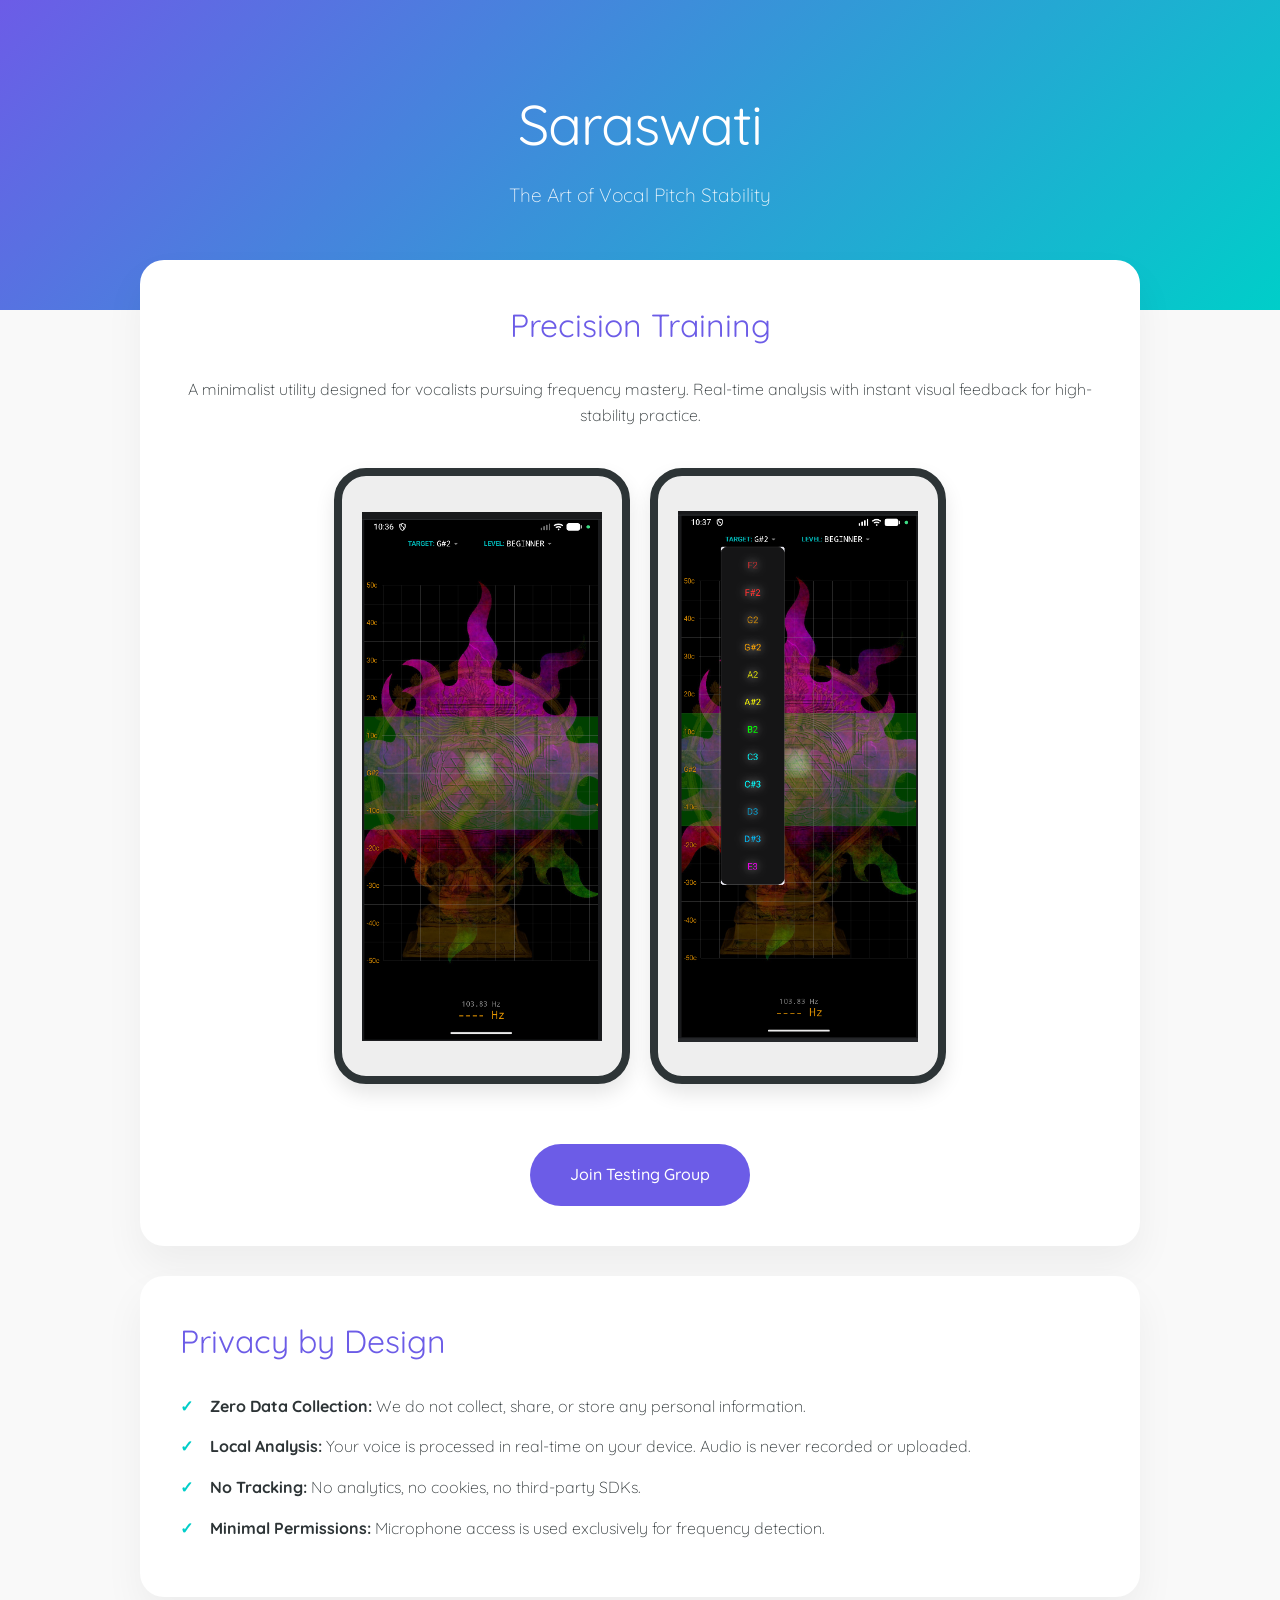
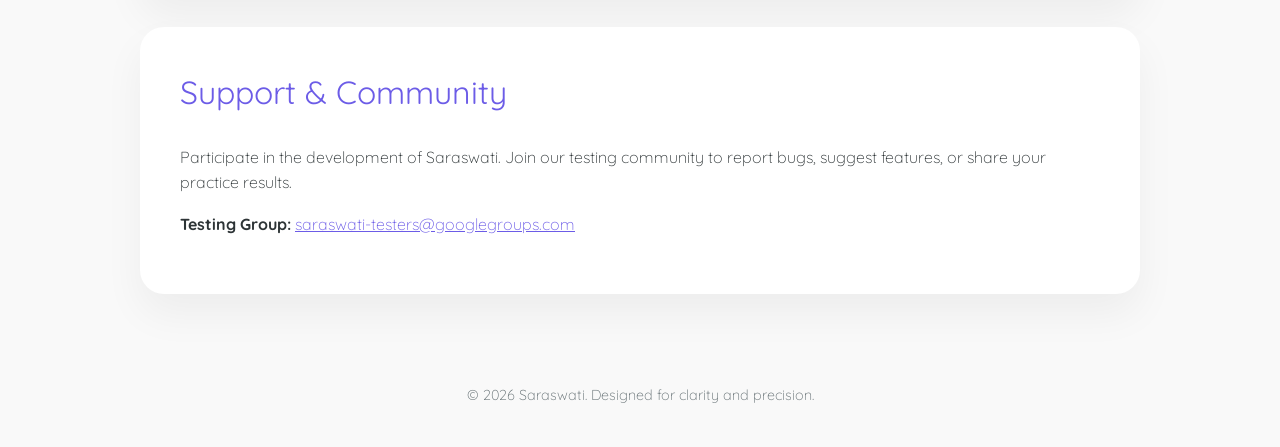
==== index.html @ c1f0f863 "Update index.html Removed reference to rainbow logic (Gemini)" ====
<!DOCTYPE html>
<html lang="en">
<head>
    <meta charset="UTF-8">
    <meta name="viewport" content="width=device-width, initial-scale=1.0">
    <title>Saraswati | Vocal Pitch Stability</title>
    <style>
        @import url('https://fonts.googleapis.com/css2?family=Quicksand:wght@300;400;500&display=swap');

        :root {
            --primary: #6c5ce7;
            --secondary: #a29bfe;
            --accent: #00cec9;
            --bg: #f9f9f9;
            --text: #2d3436;
        }

        body {
            font-family: 'Quicksand', 'Helvetica Neue', Arial, sans-serif;
            margin: 0;
            padding: 0;
            background-color: var(--bg);
            color: var(--text);
            font-weight: 300;
            line-height: 1.6;
        }

        header {
            padding: 80px 20px;
            text-align: center;
            background: linear-gradient(135deg, #6c5ce7 0%, #00cec9 100%);
            color: white;
        }

        h1 {
            font-size: 3.5rem;
            margin: 0;
            font-weight: 400;
            letter-spacing: -1px;
        }

        .tagline {
            font-size: 1.2rem;
            opacity: 0.9;
            margin-top: 10px;
        }

        .container {
            max-width: 1000px;
            margin: -50px auto 50px;
            padding: 0 20px;
        }

        .card {
            background: white;
            padding: 40px;
            border-radius: 24px;
            box-shadow: 0 20px 40px rgba(0,0,0,0.05);
            margin-bottom: 30px;
        }

        .screenshots {
            display: flex;
            gap: 20px;
            justify-content: center;
            flex-wrap: wrap;
            margin: 40px 0;
        }

        .phone-frame {
            width: 280px;
            border-radius: 32px;
            border: 8px solid #2d3436;
            overflow: hidden;
            background: #eee;
            box-shadow: 0 10px 20px rgba(0,0,0,0.1);
        }

        .phone-frame img {
            width: 100%;
            display: block;
        }

        .placeholder-img {
            height: 560px;
            display: flex;
            align-items: center;
            justify-content: center;
            color: #aaa;
            font-size: 0.9rem;
            text-align: center;
            padding: 20px;
        }

        .btn {
            display: inline-block;
            background: var(--primary);
            color: white;
            padding: 18px 40px;
            border-radius: 50px;
            text-decoration: none;
            font-weight: 500;
            transition: all 0.3s ease;
            margin-top: 20px;
        }

        .btn:hover {
            transform: translateY(-2px);
            box-shadow: 0 10px 20px rgba(108, 92, 231, 0.3);
        }

        h2 {
            font-weight: 400;
            color: var(--primary);
            font-size: 2rem;
            margin-top: 0;
        }

        .rainbow-logic {
            background: linear-gradient(to right, #ff7675, #fab1a0, #ffeaa7, #55efc4, #81ecec, #74b9ff, #a29bfe);
            padding: 2px;
            border-radius: 12px;
            margin: 20px 0;
        }

        .rainbow-inner {
            background: white;
            padding: 20px;
            border-radius: 10px;
        }

        footer {
            text-align: center;
            padding: 40px;
            font-size: 0.9rem;
            color: #636e72;
        }

        .privacy-list {
            list-style: none;
            padding: 0;
        }

        .privacy-list li {
            margin-bottom: 15px;
            padding-left: 30px;
            position: relative;
        }

        .privacy-list li::before {
            content: '✓';
            position: absolute;
            left: 0;
            color: var(--accent);
            font-weight: bold;
        }
    </style>
</head>
<body>

<header>
    <h1>Saraswati</h1>
    <p class="tagline">The Art of Vocal Pitch Stability</p>
</header>

<div class="container">
    <div class="card" style="text-align:center;">
        <h2>Precision Training</h2>
        <p>A minimalist utility designed for vocalists pursuing frequency mastery. Real-time analysis with instant visual feedback for high-stability practice.</p>
        
        <div class="screenshots">
            <div class="phone-frame">
                <div class="placeholder-img"><img src="Screenshot-1.png" alt="Saraswati Pitch Tracker Screenshot"></div>
            </div>
            <div class="phone-frame">
                <div class="placeholder-img"><img src="Screenshot-2.png" alt="Saraswati Pitch Tracker Screenshot"></div>
            </div>
        </div>

        <a href="https://groups.google.com/g/saraswati-testers" class="btn">Join Testing Group</a>
    </div>

    <div class="card">
        <h2>Privacy by Design</h2>
        <ul class="privacy-list">
            <li><strong>Zero Data Collection:</strong> We do not collect, share, or store any personal information.</li>
            <li><strong>Local Analysis:</strong> Your voice is processed in real-time on your device. Audio is never recorded or uploaded.</li>
            <li><strong>No Tracking:</strong> No analytics, no cookies, no third-party SDKs.</li>
            <li><strong>Minimal Permissions:</strong> Microphone access is used exclusively for frequency detection.</li>
        </ul>
    </div>

    <div class="card">
        <h2>Support & Community</h2>
        <p>Participate in the development of Saraswati. Join our testing community to report bugs, suggest features, or share your practice results.</p>
        <p><strong>Testing Group:</strong> <a href="https://groups.google.com/g/saraswati-testers" style="color: var(--primary);">saraswati-testers@googlegroups.com</a></p>
    </div>
</div>

<footer>
    &copy; 2026 Saraswati. Designed for clarity and precision.
</footer>

</body>
</html>
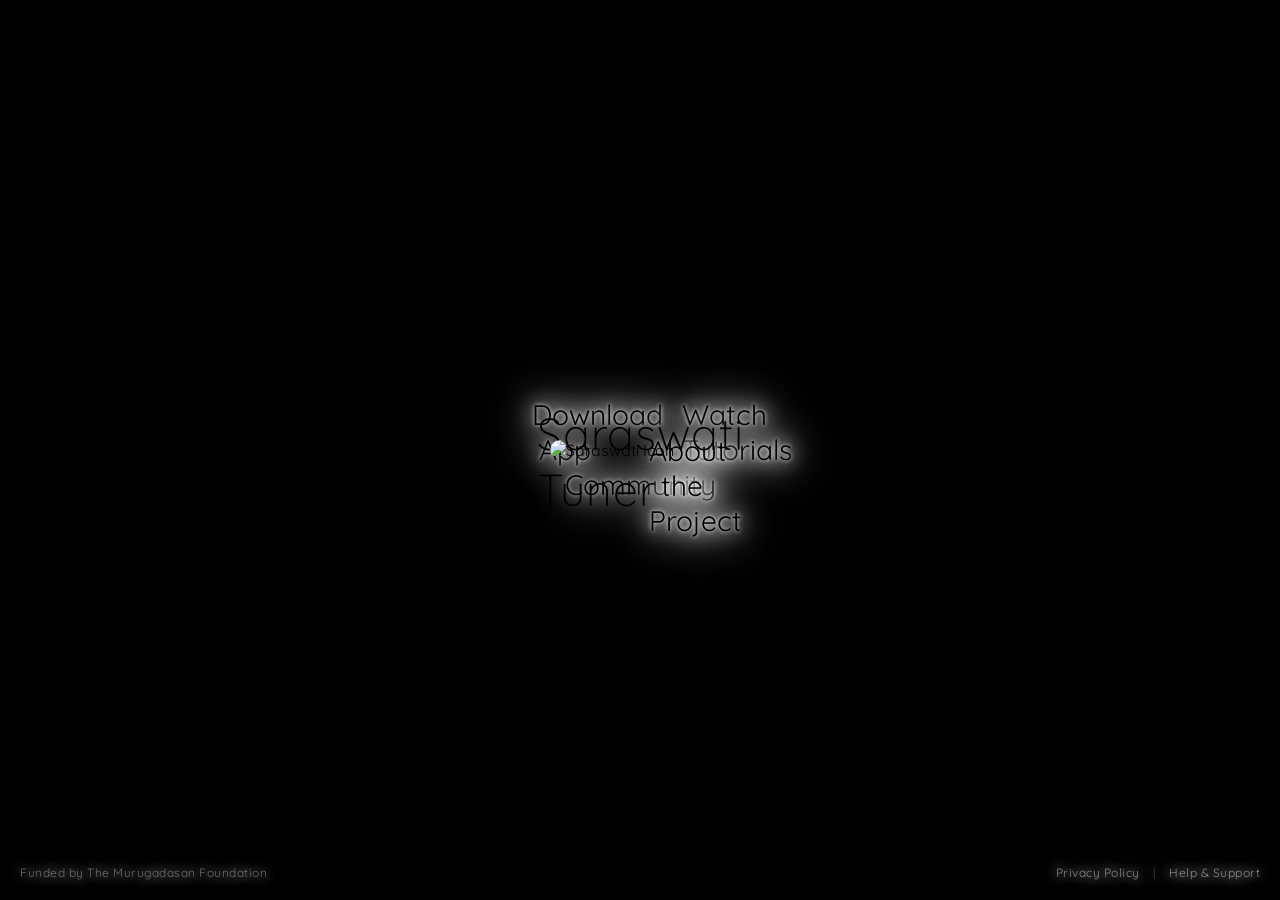
==== commit 02713393: "Add files via upload Initial version of the Saraswati Tuner App website (created with Gemini)" ====
--- a/index.html
+++ b/index.html
@@ -1,206 +1,76 @@
-
 <!DOCTYPE html>
 <html lang="en">
 <head>
     <meta charset="UTF-8">
-    <meta name="viewport" content="width=device-width, initial-scale=1.0">
-    <title>Saraswati | Vocal Pitch Stability</title>
-    <style>
-        @import url('https://fonts.googleapis.com/css2?family=Quicksand:wght@300;400;500&display=swap');
+    <title>Saraswati Tuner</title>
+    <link rel="preconnect" href="https://fonts.googleapis.com">
+    <link rel="preconnect" href="https://fonts.gstatic.com" crossorigin>
+    <link href="https://fonts.googleapis.com/css2?family=Quicksand:wght@300;400&family=Tiro+Tamil&family=Tiro+Devanagari+Hindi&display=swap" rel="stylesheet">
 
-        :root {
-            --primary: #6c5ce7;
-            --secondary: #a29bfe;
-            --accent: #00cec9;
-            --bg: #f9f9f9;
-            --text: #2d3436;
-        }
+    <link rel="stylesheet" href="app.css">
+    <link rel="stylesheet" href="about.css">
 
-        body {
-            font-family: 'Quicksand', 'Helvetica Neue', Arial, sans-serif;
-            margin: 0;
-            padding: 0;
-            background-color: var(--bg);
-            color: var(--text);
-            font-weight: 300;
-            line-height: 1.6;
-        }
+    <script src="EN_ABOUT.js" defer></script>
+    <script src="TA_ABOUT.js" defer></script>
+    <script src="HI_ABOUT.js" defer></script>
 
-        header {
-            padding: 80px 20px;
-            text-align: center;
-            background: linear-gradient(135deg, #6c5ce7 0%, #00cec9 100%);
-            color: white;
-        }
+    <script src="ripple.js" defer></script>
+    <script src="utils.js" defer></script>
+    <script src="app.js" defer></script>
 
-        h1 {
-            font-size: 3.5rem;
-            margin: 0;
-            font-weight: 400;
-            letter-spacing: -1px;
-        }
+</head>
 
-        .tagline {
-            font-size: 1.2rem;
-            opacity: 0.9;
-            margin-top: 10px;
-        }
+<body>
+    <div id="canvas-wrapper">
+        <h1 class="main-title">Saraswati Tuner</h1>
+        <canvas id="rippleCanvas"></canvas>
 
-        .container {
-            max-width: 1000px;
-            margin: -50px auto 50px;
-            padding: 0 20px;
-        }
+    <div id="btn-download" class="nav-item">
+	<a id="nav-dl" href="https://play.google.com/store/apps/details?id=com.tuner.saraswati" 
+	   target="_blank" style="text-decoration: none; color: inherit;">
+	    <span>Download the App on Google Play</span>
+	</a>
+    </div>
 
-        .card {
-            background: white;
-            padding: 40px;
-            border-radius: 24px;
-            box-shadow: 0 20px 40px rgba(0,0,0,0.05);
-            margin-bottom: 30px;
-        }
+    <div id="btn-demo" class="nav-item">
+	<a id="nav-yt" href="https://www.youtube.com/watch?v=VIDEO_ID" 
+	   target="_blank" style="text-decoration: none; color: inherit;">
+	    <span>Watch a Video Demonstration</span>
+	</a>
+    </div>
 
-        .screenshots {
-            display: flex;
-            gap: 20px;
-            justify-content: center;
-            flex-wrap: wrap;
-            margin: 40px 0;
-        }
+    <img src="img/icon.webp" alt="Saraswati Icon" class="center-icon">
 
-        .phone-frame {
-            width: 280px;
-            border-radius: 32px;
-            border: 8px solid #2d3436;
-            overflow: hidden;
-            background: #eee;
-            box-shadow: 0 10px 20px rgba(0,0,0,0.1);
-        }
+    <div id="btn-community" class="nav-item">
+	<span id="nav-comm">Find the Community</span>
+    </div>
 
-        .phone-frame img {
-            width: 100%;
-            display: block;
-        }
+    <div id="btn-about" class="nav-item">
+	<span id="nav-about">About Saraswati</span>
+    </div>
 
-        .placeholder-img {
-            height: 560px;
-            display: flex;
-            align-items: center;
-            justify-content: center;
-            color: #aaa;
-            font-size: 0.9rem;
-            text-align: center;
-            padding: 20px;
-        }
+    <footer class="footer-container">
+	<div class="footer-left">
+	    Funded by The Murugadasan Foundation
+	</div>
+	<div class="footer-right">
+	    <a href="https://yourusername.github.io/privacy-policy" target="_blank">Privacy Policy</a>
+	    <span class="separator">|</span>
+	    <a href="mailto:saraswati-users@groups.google.com">Help & Support</a>
+	</div>
+    </footer>
 
-        .btn {
-            display: inline-block;
-            background: var(--primary);
-            color: white;
-            padding: 18px 40px;
-            border-radius: 50px;
-            text-decoration: none;
-            font-weight: 500;
-            transition: all 0.3s ease;
-            margin-top: 20px;
-        }
-
-        .btn:hover {
-            transform: translateY(-2px);
-            box-shadow: 0 10px 20px rgba(108, 92, 231, 0.3);
-        }
-
-        h2 {
-            font-weight: 400;
-            color: var(--primary);
-            font-size: 2rem;
-            margin-top: 0;
-        }
-
-        .rainbow-logic {
-            background: linear-gradient(to right, #ff7675, #fab1a0, #ffeaa7, #55efc4, #81ecec, #74b9ff, #a29bfe);
-            padding: 2px;
-            border-radius: 12px;
-            margin: 20px 0;
-        }
-
-        .rainbow-inner {
-            background: white;
-            padding: 20px;
-            border-radius: 10px;
-        }
-
-        footer {
-            text-align: center;
-            padding: 40px;
-            font-size: 0.9rem;
-            color: #636e72;
-        }
-
-        .privacy-list {
-            list-style: none;
-            padding: 0;
-        }
-
-        .privacy-list li {
-            margin-bottom: 15px;
-            padding-left: 30px;
-            position: relative;
-        }
-
-        .privacy-list li::before {
-            content: '✓';
-            position: absolute;
-            left: 0;
-            color: var(--accent);
-            font-weight: bold;
-        }
-    </style>
-</head>
-<body>
-
-<header>
-    <h1>Saraswati</h1>
-    <p class="tagline">The Art of Vocal Pitch Stability</p>
-</header>
-
-<div class="container">
-    <div class="card" style="text-align:center;">
-        <h2>Precision Training</h2>
-        <p>A minimalist utility designed for vocalists pursuing frequency mastery. Real-time analysis with instant visual feedback for high-stability practice.</p>
-        
-        <div class="screenshots">
-            <div class="phone-frame">
-                <div class="placeholder-img"><img src="Screenshot-1.png" alt="Saraswati Pitch Tracker Screenshot"></div>
+    <div id="about-overlay" class="overlay">
+        <div class="overlay-header">
+            <div class="lang-nav">
+                <span class="lang-link" id="lang-ta">தமிழ்</span>
+                <span class="lang-link active" id="lang-en">English</span>
+                <span class="lang-link" id="lang-hi">हिन्दी</span>
             </div>
-            <div class="phone-frame">
-                <div class="placeholder-img"><img src="Screenshot-2.png" alt="Saraswati Pitch Tracker Screenshot"></div>
-            </div>
+            <div class="close-btn" id="close-overlay">&times;</div>
         </div>
 
-        <a href="https://groups.google.com/g/saraswati-testers" class="btn">Join Testing Group</a>
+	<div class="story-container"> </div><!-- Where the stories appear -->
     </div>
-
-    <div class="card">
-        <h2>Privacy by Design</h2>
-        <ul class="privacy-list">
-            <li><strong>Zero Data Collection:</strong> We do not collect, share, or store any personal information.</li>
-            <li><strong>Local Analysis:</strong> Your voice is processed in real-time on your device. Audio is never recorded or uploaded.</li>
-            <li><strong>No Tracking:</strong> No analytics, no cookies, no third-party SDKs.</li>
-            <li><strong>Minimal Permissions:</strong> Microphone access is used exclusively for frequency detection.</li>
-        </ul>
-    </div>
-
-    <div class="card">
-        <h2>Support & Community</h2>
-        <p>Participate in the development of Saraswati. Join our testing community to report bugs, suggest features, or share your practice results.</p>
-        <p><strong>Testing Group:</strong> <a href="https://groups.google.com/g/saraswati-testers" style="color: var(--primary);">saraswati-testers@googlegroups.com</a></p>
-    </div>
-</div>
-
-<footer>
-    &copy; 2026 Saraswati. Designed for clarity and precision.
-</footer>
-
 </body>
 </html>
--- a/app.css
+++ b/app.css
@@ -0,0 +1,156 @@
+/* --- 1. Base Layout & Wrapper --- */
+body, html {
+    margin: 0;
+    padding: 0;
+    background: #000;
+    width: 100vw;
+    height: 100vh;
+    display: flex;
+    justify-content: center;
+    align-items: center;
+    overflow: hidden;
+    font-family: 'Quicksand', sans-serif;
+}
+
+#canvas-wrapper {
+    position: relative;
+    max-width: 97vw;
+    max-height: 97vh;
+    box-shadow: 0 0 30px rgba(0,0,0,0.7);
+}
+
+#rippleCanvas {
+    display: block;
+    max-width: 100%;
+    max-height: 100%;
+}
+
+.main-title {
+    position: absolute;
+    top: 20%;
+    left: 50%;
+    transform: translateX(-50%);
+    margin: 0;
+    font-weight: 300;
+    font-size: 3.5vw;
+    color: #000;
+    letter-spacing: 1px;
+    z-index: 20;
+    pointer-events: none;
+    filter: drop-shadow(0 0 10px rgba(0, 0, 0, 0.7));
+}
+
+/* --- 2. Interactive Navigation Items --- */
+.nav-item {
+    position: absolute;
+    z-index: 10;
+    width: 22%;
+    aspect-ratio: 1/1;
+    display: flex;
+    justify-content: center;
+    align-items: center;
+    text-align: center;
+    pointer-events: none; /* Passthrough to inner elements */
+    color: #000;
+    font-weight: 400;
+    font-size: 2.2vw;
+    filter: drop-shadow(0 0 2px #fff) drop-shadow(0 0 10px #fff) drop-shadow(0 0 20px rgba(255,255,255,0.8));
+    transition: transform 0.4s cubic-bezier(0.175, 0.885, 0.32, 1.275), 
+                color 0.3s ease, filter 0.3s ease, opacity 0.5s ease;
+    opacity: 1;
+}
+
+.nav-item a, 
+.nav-item span {
+    pointer-events: auto;
+    cursor: pointer;
+    display: block;
+    width: 100%;
+    padding: 15px 0;
+    text-decoration: none;
+    color: inherit;
+}
+
+.nav-item:hover {
+    color: #FF0000;
+    transform: translate(-50%, -50%) scale(1.15) !important;
+    transition: 0.9s;
+    filter: drop-shadow(0 8px 15px rgba(0, 0, 0, 0.6));
+}
+
+/* Position Mapping */
+#btn-download  { top: 38%; left: 25%; transform: translate(-50%, -50%); }
+#btn-demo      { top: 38%; left: 75%; transform: translate(-50%, -50%); }
+#btn-community { top: 73%; left: 36%; transform: translate(-50%, -50%); }
+#btn-about     { top: 73%; left: 64%; transform: translate(-50%, -50%); }
+
+/* --- 3. Center Icon & Demo Visuals --- */
+.center-icon {
+    position: absolute;
+    top: 50%;
+    left: 50%;
+    transform: translate(-50%, -50%);
+    
+    width: 20vmin; 
+    
+    min-width: 80px; 
+    max-width: 200px; 
+    
+    border-radius: 12px;
+    overflow: hidden;
+    z-index: 25;
+    pointer-events: none;
+    filter: drop-shadow(0 10px 20px rgba(0, 0, 0, 1));
+    
+    transition: opacity 0.5s ease, filter 0.3s ease;
+    opacity: 1;
+}
+
+@keyframes fadeInIcon {
+    from { opacity: 0; transform: translate(-50%, -45%); }
+    to { opacity: 1; transform: translate(-50%, -50%); }
+}
+
+/* --- 4. Transition & Utility States --- */
+.nav-item.faded, 
+.center-icon.faded {
+    opacity: 0 !important;
+    pointer-events: none;
+}
+
+/* --- 5. Footer --- */
+.footer-container {
+    position: fixed;
+    bottom: 20px;
+    left: 20px;
+    right: 20px;
+    z-index: 30;
+    display: flex;
+    justify-content: space-between;
+    align-items: center;
+    font-family: 'Quicksand', sans-serif;
+    font-size: 0.75rem;
+    letter-spacing: 0.5px;
+    color: #888;
+    text-shadow: 0 0 12px rgba(255, 255, 255, 0.9), 
+                 0 0 18px rgba(255, 255, 255, 0.5);
+}
+
+.footer-right a {
+    text-decoration: none;
+    color: inherit;
+    transition: opacity 0.3s ease, color 0.3s ease;
+}
+
+.footer-right a:hover {
+    color: red;
+}
+
+.footer-left {
+    opacity: 0.8;
+}
+
+.separator {
+    margin: 0 10px;
+    opacity: 0.5;
+}
--- a/about.css
+++ b/about.css
@@ -0,0 +1,105 @@
+/* "ABOUT" OVERLAY STYLES */
+/* Update the main overlay to ensure it behaves as a full-screen flex container */
+.overlay {
+    position: fixed;
+    top: 0;
+    left: 0;
+    width: 100%;
+    height: 100%;
+    background: rgba(255, 255, 255, 1);
+    z-index: 100;
+    opacity: 0;
+    visibility: hidden;
+    transition: opacity 0.5s ease, visibility 0.5s ease;
+    display: flex;
+    flex-direction: column;
+    overflow: hidden; /* Prevent the overlay itself from scrolling */
+}
+
+.overlay.visible {
+    opacity: 1;
+    visibility: visible;
+}
+
+.overlay-header {
+    display: flex;
+    justify-content: center;
+    align-items: center;
+    position: relative;
+    padding: 30px 50px;
+}
+
+.lang-nav .lang-link {
+    margin: 0 20px;
+    cursor: pointer;
+    font-size: 1rem;
+    color: #888;
+    text-decoration: none;
+    transition: all 0.3s ease;
+    display: inline-block;
+    text-shadow: 2px 2px 6px rgba(0, 0, 0, 0.5);
+}
+
+.lang-nav .lang-link:not(.active):hover {
+    color: #FF0000;
+    transform: scale(1.1);
+    text-shadow: 5px 5px 6px rgba(0, 0, 0, 0.5);
+}
+
+.lang-nav .active {
+    color: #000;
+    font-weight: 600;
+    pointer-events: none;
+    text-shadow: 0 0 10px rgba(0, 0, 0, 0.3);
+}
+
+.close-btn {
+    position: absolute;
+    right: 50px;
+    font-size: 1.5rem;
+    cursor: pointer;
+    line-height: 1;
+    color: darkred;
+    transition: all 0.3s ease;
+}
+
+.close-btn:hover {
+    color: red;
+    transform: scale(1.2);
+}
+
+.story-container {
+    flex: 1;
+    width: 80%;
+    max-width: 800px;
+    margin: 0 auto 40px auto;
+    padding: 40px; /* Increased padding for better readability */
+    overflow-y: auto;
+    box-sizing: border-box;
+    border-radius: 12px;
+    opacity: 1; /* Default state */
+    transition: opacity 0.5s ease; /* The "bridge" between states */
+    
+    /* Typography improvements */
+    line-height: 1.6;
+    color: #333;
+    font-size: 1.1rem;
+}
+
+.story-container.faded {
+    opacity: 0; /* The "state" of being faded */
+}
+
+/* In about.css */
+.story-container-ta {
+    font-family: 'Arima Madurai', cursive;
+    font-weight: 300;
+}
+
+.story-container-hi {
+    font-family: 'Tiro Devanagari Hindi', serif;
+}
+
+.story-container-en {
+    font-family: 'Quicksand', sans-serif;
+}
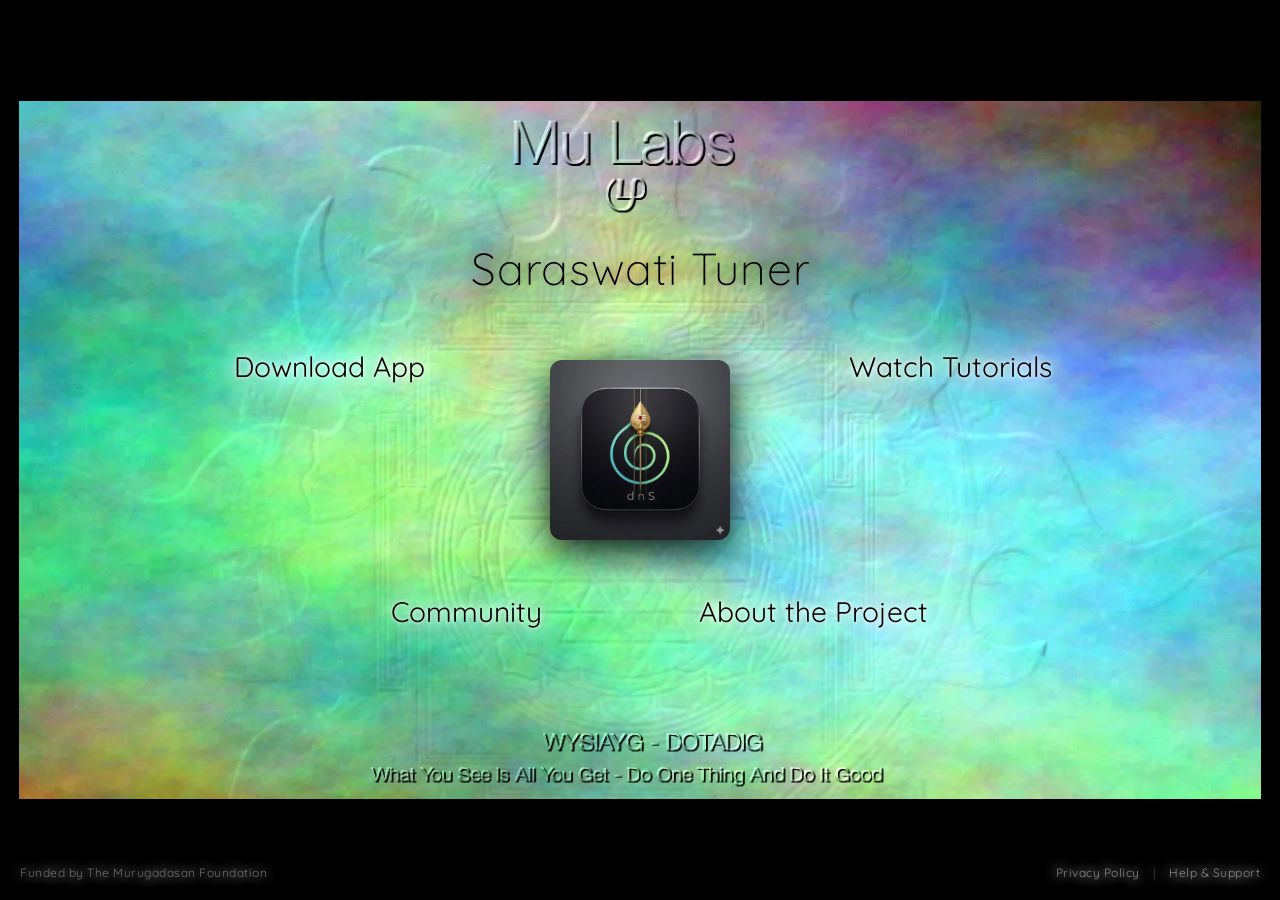
==== commit ada1b33a: "Add files via upload Edited cosmetic bug and fixed broken redirection to Google Groups" ====
--- a/index.html
+++ b/index.html
@@ -42,11 +42,11 @@
     <img src="img/icon.webp" alt="Saraswati Icon" class="center-icon">
 
     <div id="btn-community" class="nav-item">
-	<span id="nav-comm">Find the Community</span>
+	<a id="nav-comm">Find the Community</a>
     </div>
 
     <div id="btn-about" class="nav-item">
-	<span id="nav-about">About Saraswati</span>
+	<a id="nav-about">About Saraswati</a>
     </div>
 
     <footer class="footer-container">
--- a/app.css
+++ b/app.css
@@ -44,7 +44,8 @@
 .nav-item {
     position: absolute;
     z-index: 10;
-    width: 22%;
+    /*width: 22%;*/
+    white-space: nowrap;
     aspect-ratio: 1/1;
     display: flex;
     justify-content: center;
@@ -64,9 +65,10 @@
 .nav-item span {
     pointer-events: auto;
     cursor: pointer;
-    display: block;
+    display: inline-block;
     width: 100%;
-    padding: 15px 0;
+    padding: 15px 20px;
+    /* padding: 15px 0;*/
     text-decoration: none;
     color: inherit;
 }
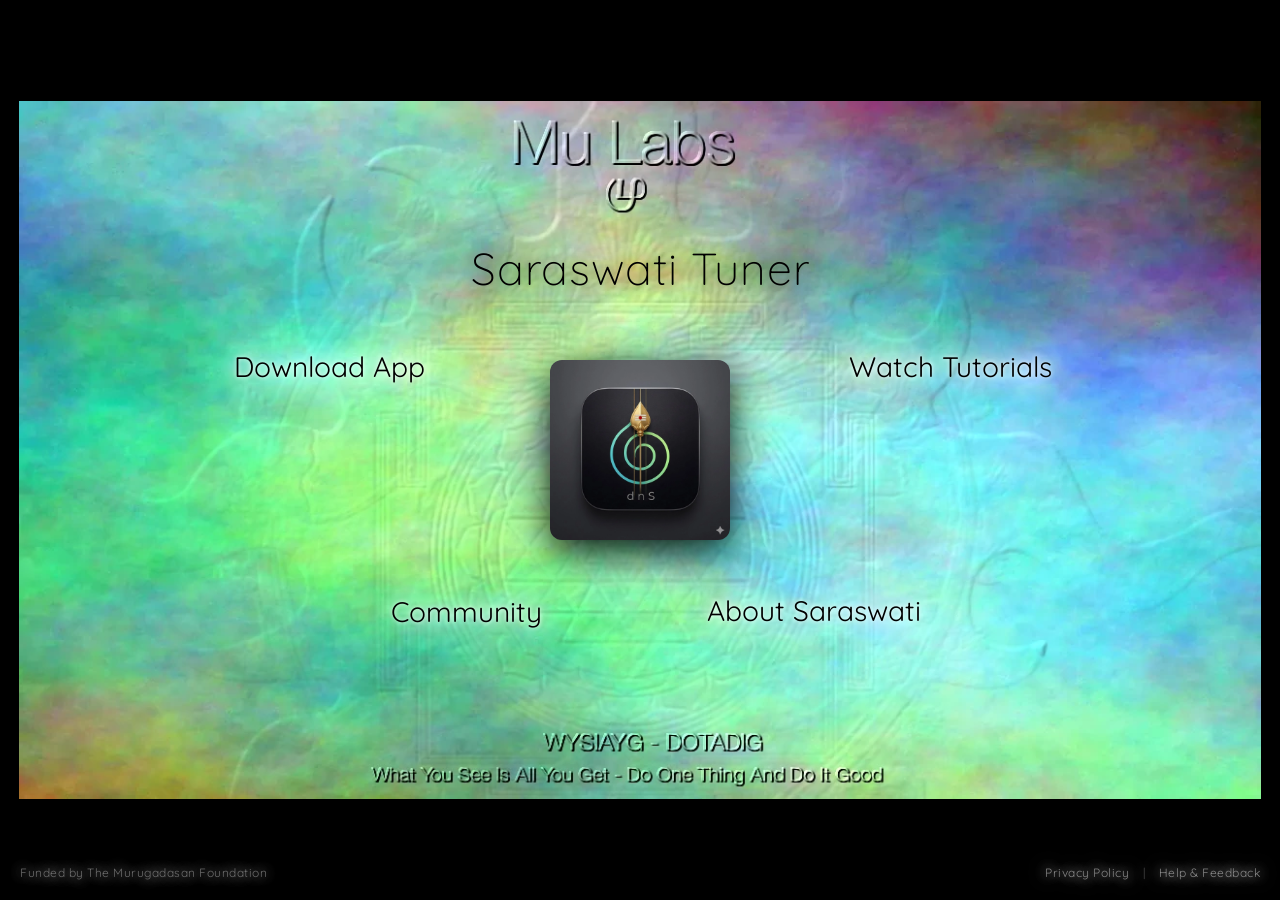
==== commit 0bdd4a23: "Add files via upload Working version with all initially intended features including help/privacy and" ====
--- a/index.html
+++ b/index.html
@@ -5,18 +5,19 @@
     <title>Saraswati Tuner</title>
     <link rel="preconnect" href="https://fonts.googleapis.com">
     <link rel="preconnect" href="https://fonts.gstatic.com" crossorigin>
-    <link href="https://fonts.googleapis.com/css2?family=Quicksand:wght@300;400&family=Tiro+Tamil&family=Tiro+Devanagari+Hindi&display=swap" rel="stylesheet">
 
-    <link rel="stylesheet" href="app.css">
-    <link rel="stylesheet" href="about.css">
+    <link href="https://fonts.googleapis.com/css2?family=Quicksand:wght@300;400&family=Tiro+Tamil&family=Laila:wght@300&display=swap" rel="stylesheet">
 
-    <script src="EN_ABOUT.js" defer></script>
-    <script src="TA_ABOUT.js" defer></script>
-    <script src="HI_ABOUT.js" defer></script>
+    <link rel="stylesheet" href="css/app.css">
+    <link rel="stylesheet" href="css/story.css">
 
-    <script src="ripple.js" defer></script>
-    <script src="utils.js" defer></script>
-    <script src="app.js" defer></script>
+    <script src="js/EN_STORY.js" defer></script>
+    <script src="js/TA_STORY.js" defer></script>
+    <script src="js/HI_STORY.js" defer></script>
+
+    <script src="js/ripple.js" defer></script>
+    <script src="js/utils.js" defer></script>
+    <script src="js/app.js" defer></script>
 
 </head>
 
@@ -54,9 +55,9 @@
 	    Funded by The Murugadasan Foundation
 	</div>
 	<div class="footer-right">
-	    <a href="https://yourusername.github.io/privacy-policy" target="_blank">Privacy Policy</a>
+	    <a href="privacy.html" target="_blank">Privacy Policy</a>
 	    <span class="separator">|</span>
-	    <a href="mailto:saraswati-users@groups.google.com">Help & Support</a>
+	    <a href="help.html" target="_blank">Help & Feedback</a>
 	</div>
     </footer>
 
@@ -72,5 +73,6 @@
 
 	<div class="story-container"> </div><!-- Where the stories appear -->
     </div>
+
 </body>
 </html>
--- a/css/app.css
+++ b/css/app.css
@@ -0,0 +1,158 @@
+/* --- 1. Base Layout & Wrapper --- */
+body, html {
+    margin: 0;
+    padding: 0;
+    background: #000;
+    width: 100vw;
+    height: 100vh;
+    display: flex;
+    justify-content: center;
+    align-items: center;
+    overflow: hidden;
+    font-family: 'Quicksand', sans-serif;
+}
+body { animation: fadeInPage 0.5s ease-in-out forwards; }
+@keyframes fadeInPage { from { opacity: 0; } to { opacity: 1; } }
+
+#canvas-wrapper {
+    position: relative;
+    max-width: 97vw;
+    max-height: 97vh;
+    box-shadow: 0 0 30px rgba(0,0,0,0.7);
+}
+
+#rippleCanvas {
+    display: block;
+    max-width: 100%;
+    max-height: 100%;
+}
+
+.main-title {
+    position: absolute;
+    top: 20%;
+    left: 50%;
+    transform: translateX(-50%);
+    margin: 0;
+    font-weight: 300;
+    font-size: 3.5vw;
+    color: #000;
+    letter-spacing: 1px;
+    z-index: 20;
+    pointer-events: none;
+    filter: drop-shadow(0 0 10px rgba(0, 0, 0, 0.7));
+}
+
+/* --- 2. Interactive Navigation Items --- */
+.nav-item {
+    position: absolute;
+    z-index: 10;
+    white-space: nowrap;
+    aspect-ratio: 1/1;
+    display: flex;
+    justify-content: center;
+    align-items: center;
+    text-align: center;
+    pointer-events: none; /* Passthrough to inner elements */
+    color: #000;
+    font-weight: 400;
+    font-size: 2.2vw;
+    filter: drop-shadow(0 0 2px #fff) drop-shadow(0 0 10px #fff) drop-shadow(0 0 20px rgba(255,255,255,0.8));
+    transition: transform 0.4s cubic-bezier(0.175, 0.885, 0.32, 1.275), 
+                color 0.3s ease, filter 0.3s ease, opacity 0.5s ease;
+    opacity: 1;
+}
+
+.nav-item a, 
+.nav-item span {
+    pointer-events: auto;
+    cursor: pointer;
+    display: inline-block;
+    width: 100%;
+    padding: 15px 20px;
+    text-decoration: none;
+    color: inherit;
+}
+
+.nav-item:hover {
+    color: #FF0000;
+    transform: translate(-50%, -50%) scale(1.15) !important;
+    transition: 0.9s;
+    filter: drop-shadow(0 8px 15px rgba(0, 0, 0, 0.6));
+}
+
+/* Position Mapping */
+#btn-download  { top: 38%; left: 25%; transform: translate(-50%, -50%); }
+#btn-demo      { top: 38%; left: 75%; transform: translate(-50%, -50%); }
+#btn-community { top: 73%; left: 36%; transform: translate(-50%, -50%); }
+#btn-about     { top: 73%; left: 64%; transform: translate(-50%, -50%); }
+
+/* --- 3. Center Icon & Demo Visuals --- */
+.center-icon {
+    position: absolute;
+    top: 50%;
+    left: 50%;
+    transform: translate(-50%, -50%);
+    
+    width: 20vmin; 
+    
+    min-width: 80px; 
+    max-width: 200px; 
+    
+    border-radius: 12px;
+    overflow: hidden;
+    z-index: 25;
+    pointer-events: none;
+    filter: drop-shadow(0 10px 20px rgba(0, 0, 0, 1));
+    
+    transition: opacity 0.5s ease, filter 0.3s ease;
+    opacity: 1;
+}
+
+@keyframes fadeInIcon {
+    from { opacity: 0; transform: translate(-50%, -45%); }
+    to { opacity: 1; transform: translate(-50%, -50%); }
+}
+
+/* --- 4. Transition & Utility States --- */
+.nav-item.faded, 
+.center-icon.faded {
+    opacity: 0 !important;
+    pointer-events: none;
+}
+
+/* --- 5. Footer --- */
+.footer-container {
+    position: fixed;
+    bottom: 20px;
+    left: 20px;
+    right: 20px;
+    z-index: 30;
+    display: flex;
+    justify-content: space-between;
+    align-items: center;
+    font-family: 'Quicksand', sans-serif;
+    font-size: 0.75rem;
+    letter-spacing: 0.5px;
+    color: #888;
+    text-shadow: 0 0 12px rgba(255, 255, 255, 0.9), 
+                 0 0 18px rgba(255, 255, 255, 0.5);
+}
+
+.footer-right a {
+    text-decoration: none;
+    color: inherit;
+    transition: opacity 0.3s ease, color 0.3s ease;
+}
+
+.footer-right a:hover {
+    color: red;
+}
+
+.footer-left {
+    opacity: 0.8;
+}
+
+.separator {
+    margin: 0 10px;
+    opacity: 0.5;
+}
--- a/css/story.css
+++ b/css/story.css
@@ -0,0 +1,104 @@
+/* "ABOUT" OVERLAY STYLES */
+/* Update the main overlay to ensure it behaves as a full-screen flex container */
+.overlay {
+    position: fixed;
+    top: 0;
+    left: 0;
+    width: 100%;
+    height: 100%;
+    background: rgba(255, 255, 255, 1);
+    z-index: 100;
+    opacity: 0;
+    visibility: hidden;
+    transition: opacity 0.5s ease, visibility 0.5s ease;
+    display: flex;
+    flex-direction: column;
+    overflow: hidden; /* Prevent the overlay itself from scrolling */
+}
+
+.overlay.visible {
+    opacity: 1;
+    visibility: visible;
+}
+
+.overlay-header {
+    display: flex;
+    justify-content: center;
+    align-items: center;
+    position: relative;
+    padding: 30px 50px;
+}
+
+.lang-nav .lang-link {
+    margin: 0 20px;
+    cursor: pointer;
+    font-size: 1rem;
+    color: #888;
+    text-decoration: none;
+    transition: all 0.3s ease;
+    display: inline-block;
+    text-shadow: 2px 2px 6px rgba(0, 0, 0, 0.5);
+}
+
+.lang-nav .lang-link:not(.active):hover {
+    color: #FF0000;
+    transform: scale(1.1);
+    text-shadow: 5px 5px 6px rgba(0, 0, 0, 0.5);
+}
+
+.lang-nav .active {
+    color: #000;
+    font-weight: 600;
+    pointer-events: none;
+    text-shadow: 0 0 10px rgba(0, 0, 0, 0.3);
+}
+
+.close-btn {
+    position: absolute;
+    right: 50px;
+    font-size: 1.5rem;
+    cursor: pointer;
+    line-height: 1;
+    color: darkred;
+    transition: all 0.3s ease;
+}
+
+.close-btn:hover {
+    color: red;
+    transform: scale(1.2);
+}
+
+.story-container {
+    flex: 1;
+    width: 80%;
+    max-width: 800px;
+    margin: 0 auto 40px auto;
+    padding: 40px;
+    overflow-y: auto;
+    box-sizing: border-box;
+    border-radius: 12px;
+    opacity: 1;
+    transition: opacity 0.5s ease;
+    
+    line-height: 1.6;
+    color: #333;
+    font-size: 1.1rem;
+}
+
+.story-container.faded {
+    opacity: 0;
+}
+
+.story-container-ta {
+    font-family: 'Arima Madurai', cursive;
+    font-weight: 300;
+}
+
+.story-container-hi {
+    font-family: 'Laila', serif;
+    font-weight: 300;
+}
+
+.story-container-en {
+    font-family: 'Quicksand', sans-serif;
+}
